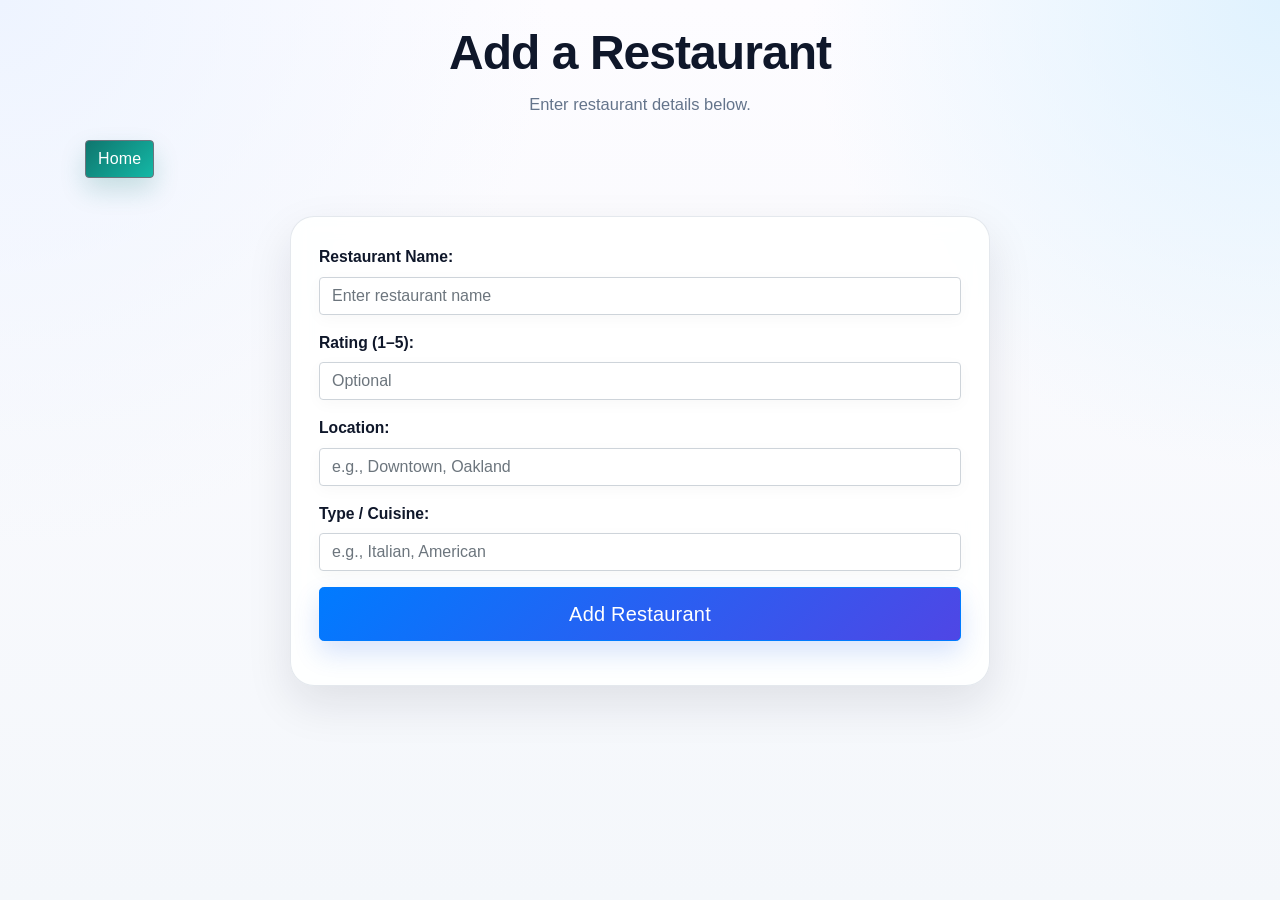
==== RestaurantsAdd.html @ e16b7664 "first commit" ====
<!DOCTYPE html>
<html lang="en">
<head>
  <meta charset="UTF-8" />
  <meta name="viewport" content="width=device-width, initial-scale=1.0" />
  <title>Add Restaurant</title>

  <!-- Styles -->
  <link rel="stylesheet" href="./stylesheets/style.css" />
  <link rel="stylesheet" href="https://maxcdn.bootstrapcdn.com/bootstrap/4.5.2/css/bootstrap.min.css" />
</head>

<body>
  <main class="page add-page">
    
    <!-- Header -->
    <header class="page-header text-center py-4">
      <div class="container">
        <h1 class="page-title">Add a Restaurant</h1>
        <p class="page-subtitle">Enter restaurant details below.</p>
      </div>
    </header>

    <!-- Navigation -->
    <div class="container mb-3">
      <button class="btn btn-secondary" onclick="window.location.href='index.html'">
        Home
      </button>
    </div>

    <!-- Form Section -->
    <section class="page-content">
      <div class="container">
        <form class="form form-card mx-auto" style="max-width: 700px;">

          <!-- Restaurant Name -->
          <div class="form-group">
            <label for="restaurant_name"><b>Restaurant Name:</b></label>
            <input
              name="restaurant_name"
              id="restaurant_name"
              type="text"
              class="form-control"
              placeholder="Enter restaurant name"
              required
            />
          </div>

          <!-- Rating -->
          <div class="form-group">
            <label for="rating"><b>Rating (1–5):</b></label>
            <input
              name="rating"
              id="rating"
              type="number"
              min="1"
              max="5"
              class="form-control"
              placeholder="Optional"
            />
          </div>

          <!-- Location -->
          <div class="form-group">
            <label for="location"><b>Location:</b></label>
            <input
              name="location"
              id="location"
              type="text"
              class="form-control"
              placeholder="e.g., Downtown, Oakland"
            />
          </div>

          <!-- Type -->
          <div class="form-group">
            <label for="type"><b>Type / Cuisine:</b></label>
            <input
              name="type"
              id="type"
              type="text"
              class="form-control"
              placeholder="e.g., Italian, American"
            />
          </div>

          <!-- Submit -->
          <div class="form-group">
            <button type="submit" class="btn btn-primary btn-lg btn-block">
              Add Restaurant
            </button>
          </div>

        </form>
      </div>
    </section>
  </main>

  <!-- Scripts -->
  <script src="https://cdnjs.cloudflare.com/ajax/libs/jquery/3.2.1/jquery.min.js"></script>
  <script src="./js/jquery.toaster.js"></script>

  <!-- API Script -->
  <script src="./js/postRestaurant.js"></script>
</body>
</html>
---- stylesheets/style.css ----
:root {
  --bg-main: #f4f7fb;
  --bg-gradient-1: #eef4ff;
  --bg-gradient-2: #fdfcff;
  --surface: rgba(255, 255, 255, 0.88);
  --surface-strong: #ffffff;
  --text-main: #1e293b;
  --text-soft: #64748b;
  --heading: #0f172a;

  --primary: #2563eb;
  --primary-hover: #1d4ed8;
  --primary-soft: #dbeafe;

  --secondary: #0f766e;
  --secondary-hover: #115e59;

  --accent: #f59e0b;
  --danger: #dc2626;
  --success: #16a34a;

  --border: rgba(148, 163, 184, 0.25);
  --border-strong: rgba(100, 116, 139, 0.22);

  --shadow-sm: 0 10px 25px rgba(15, 23, 42, 0.06);
  --shadow-md: 0 18px 45px rgba(15, 23, 42, 0.10);
  --shadow-lg: 0 24px 65px rgba(15, 23, 42, 0.14);

  --radius-sm: 10px;
  --radius-md: 16px;
  --radius-lg: 24px;

  --transition-fast: 0.2s ease;
  --transition-smooth: 0.35s ease;
}

* {
  box-sizing: border-box;
}

html {
  scroll-behavior: smooth;
}

body {
  background:
    radial-gradient(circle at top left, var(--bg-gradient-1), transparent 35%),
    radial-gradient(circle at top right, #e0f2fe, transparent 30%),
    linear-gradient(180deg, var(--bg-gradient-2) 0%, var(--bg-main) 100%);
  padding: 0;
  margin: 0;
  font-family: 'Nunito', sans-serif;
  font-size: 16px;
  color: var(--text-main);
  min-height: 100vh;
  line-height: 1.6;
}

input,
button,
select,
textarea {
  font-family: 'Nunito', sans-serif;
}

button {
  font-weight: 700;
}

a {
  color: var(--primary);
  text-decoration: none;
  transition: color var(--transition-fast);
}

a:hover {
  color: var(--primary-hover);
  text-decoration: none;
}

/* =========================================================
   PAGE LAYOUT
========================================================= */
.page {
  min-height: 100vh;
  padding-bottom: 40px;
}

.page-header {
  padding-top: 60px !important;
  padding-bottom: 20px !important;
}

.page-title,
.pages-text-center {
  text-align: center;
  color: var(--heading);
  font-weight: 800;
  letter-spacing: -0.02em;
  margin-bottom: 10px;
  font-size: clamp(2rem, 4vw, 3rem);
}

.page-subtitle {
  text-align: center;
  color: var(--text-soft);
  max-width: 720px;
  margin: 0 auto;
  font-size: 1.03rem;
}

.page-content {
  padding: 12px 0 20px;
}

.page-actions {
  padding-top: 24px;
  padding-bottom: 24px;
}

.container,
.container-fluid {
  position: relative;
  z-index: 1;
}

/* =========================================================
   CARDS / PANELS
========================================================= */
.form-card,
.table-section,
.main-div,
.loggedin-div,
.shipment-div {
  background: var(--surface);
  backdrop-filter: blur(10px);
  -webkit-backdrop-filter: blur(10px);
  border: 1px solid var(--border);
  border-radius: var(--radius-lg);
  box-shadow: var(--shadow-md);
}

.form-card,
.main-div,
.loggedin-div,
.shipment-div {
  padding: 28px;
}

.table-section {
  padding: 22px;
  overflow: hidden;
}

/* =========================================================
   FORMS
========================================================= */
.form {
  margin-top: 10px;
}

.form-group {
  margin-bottom: 1.25rem;
}

label {
  color: var(--heading);
  font-weight: 700;
  margin-bottom: 8px;
  display: inline-block;
  font-size: 0.98rem;
}

input,
select,
textarea,
.form-control {
  display: block;
  width: 100%;
  border: 1px solid var(--border-strong);
  border-radius: 14px;
  background: rgba(255, 255, 255, 0.96);
  padding: 14px 16px;
  outline: none;
  margin-bottom: 0;
  transition:
    border-color var(--transition-fast),
    box-shadow var(--transition-fast),
    transform var(--transition-fast),
    background var(--transition-fast);
  font-size: 1rem;
  color: var(--text-main);
  box-shadow: 0 4px 16px rgba(15, 23, 42, 0.03);
}

input::placeholder,
textarea::placeholder {
  color: #94a3b8;
}

input:focus,
select:focus,
textarea:focus,
.form-control:focus {
  border-color: rgba(37, 99, 235, 0.45);
  box-shadow: 0 0 0 4px rgba(37, 99, 235, 0.12);
  background: #ffffff;
  transform: translateY(-1px);
}

.form-control:disabled,
.form-control[readonly] {
  background-color: #f8fafc;
  opacity: 1;
}

/* =========================================================
   BUTTONS
========================================================= */
.btn,
.main-div button,
.loggedin-div button,
.action-btn {
  border: none;
  border-radius: 14px;
  padding: 13px 22px;
  font-size: 1rem;
  font-weight: 800;
  letter-spacing: 0.01em;
  transition:
    transform var(--transition-fast),
    box-shadow var(--transition-fast),
    background var(--transition-fast),
    color var(--transition-fast),
    opacity var(--transition-fast);
  box-shadow: 0 12px 26px rgba(37, 99, 235, 0.18);
  position: relative;
  overflow: hidden;
}

.btn::before,
.main-div button::before,
.loggedin-div button::before,
.action-btn::before {
  content: "";
  position: absolute;
  top: 0;
  left: -120%;
  width: 120%;
  height: 100%;
  background: linear-gradient(
    120deg,
    transparent 0%,
    rgba(255, 255, 255, 0.24) 45%,
    transparent 100%
  );
  transition: left 0.6s ease;
}

.btn:hover::before,
.main-div button:hover::before,
.loggedin-div button:hover::before,
.action-btn:hover::before {
  left: 130%;
}

.btn:hover,
.main-div button:hover,
.loggedin-div button:hover,
.action-btn:hover {
  transform: translateY(-3px) scale(1.01);
  box-shadow: 0 18px 32px rgba(37, 99, 235, 0.22);
  cursor: pointer;
}

.btn:active,
.main-div button:active,
.loggedin-div button:active,
.action-btn:active {
  transform: translateY(0) scale(0.98);
  box-shadow: 0 8px 20px rgba(37, 99, 235, 0.18);
}

.btn-primary,
.main-div button,
.loggedin-div button {
  background: linear-gradient(135deg, var(--primary), #4f46e5);
  color: #fff;
}

.btn-primary:hover,
.main-div button:hover,
.loggedin-div button:hover {
  background: linear-gradient(135deg, var(--primary-hover), #4338ca);
  color: #fff;
}

.btn-secondary,
.home-button .btn,
.logout-topright .btn,
.action-btn {
  background: linear-gradient(135deg, #0f766e, #14b8a6);
  color: #fff;
  box-shadow: 0 12px 26px rgba(15, 118, 110, 0.20);
}

.btn-secondary:hover,
.home-button .btn:hover,
.logout-topright .btn:hover,
.action-btn:hover {
  background: linear-gradient(135deg, var(--secondary-hover), #0f766e);
  color: #fff;
  box-shadow: 0 18px 34px rgba(15, 118, 110, 0.24);
}

.btn-block {
  border-radius: 16px;
  min-height: 54px;
}

.action-buttons {
  gap: 14px;
}

/* =========================================================
   HOME / TOP BUTTONS
========================================================= */
.home-button,
.logout-topright {
  position: static;
  margin: 0;
}

.home-button .btn,
.logout-topright .btn {
  min-width: 140px;
}

/* =========================================================
   LEGACY LAYOUT SUPPORT
========================================================= */
.main-div,
.loggedin-div {
  width: 420px;
  max-width: calc(100% - 24px);
  margin: 60px auto 0;
  font-size: 20px;
}

.main-div input {
  font-size: 1rem;
  margin-bottom: 18px;
}

.loggedin-div {
  width: 340px;
  max-width: calc(100% - 24px);
}

.loggedin-div p {
  margin-bottom: 20px;
}

.loggedin-div a {
  color: var(--primary);
  font-weight: 700;
}

.logo {
  width: 400px;
  max-width: 100%;
}

.shipment-div {
  width: 420px;
  max-width: calc(100% - 24px);
  margin: 60px auto 0;
}

.shipment-div p {
  margin-inline: 0;
}

/* =========================================================
   TABLE / GRID.JS
========================================================= */
#table {
  width: 100%;
}

.gridjs-wrapper {
  border: 1px solid var(--border) !important;
  border-radius: 18px !important;
  overflow: hidden !important;
  box-shadow: inset 0 1px 0 rgba(255,255,255,0.2);
}

.gridjs-container {
  color: var(--text-main);
  font-family: 'Nunito', sans-serif !important;
}

.gridjs-head {
  background: transparent !important;
}

.gridjs-search {
  margin-bottom: 18px !important;
}

.gridjs-search-input {
  border-radius: 14px !important;
  border: 1px solid var(--border-strong) !important;
  padding: 12px 16px !important;
  background: rgba(255,255,255,0.96) !important;
  color: var(--text-main) !important;
  transition: all var(--transition-fast) !important;
}

.gridjs-search-input:focus {
  border-color: rgba(37, 99, 235, 0.45) !important;
  box-shadow: 0 0 0 4px rgba(37, 99, 235, 0.12) !important;
  outline: none !important;
}

.gridjs-table {
  width: 100% !important;
  border-collapse: collapse !important;
  background: transparent !important;
}

.gridjs-th {
  background: linear-gradient(180deg, #f8fbff, #eef4ff) !important;
  color: var(--heading) !important;
  font-weight: 800 !important;
  border-bottom: 1px solid var(--border) !important;
  padding: 14px 16px !important;
}

.gridjs-td {
  padding: 14px 16px !important;
  border-bottom: 1px solid rgba(148, 163, 184, 0.18) !important;
  color: var(--text-main) !important;
  background: rgba(255,255,255,0.78) !important;
}

.gridjs-tr:hover .gridjs-td {
  background: #f8fbff !important;
}

.gridjs-footer {
  border-top: 1px solid var(--border) !important;
  background: rgba(255, 255, 255, 0.8) !important;
  padding: 14px !important;
}

.gridjs-pagination .gridjs-pages button {
  border-radius: 10px !important;
  border: 1px solid var(--border) !important;
  background: #fff !important;
  color: var(--text-main) !important;
  transition: all var(--transition-fast) !important;
}

.gridjs-pagination .gridjs-pages button:hover {
  background: var(--primary-soft) !important;
  color: var(--primary) !important;
  transform: translateY(-1px);
}

.gridjs-pagination .gridjs-pages button.gridjs-currentPage {
  background: linear-gradient(135deg, var(--primary), #4f46e5) !important;
  color: #fff !important;
  border-color: transparent !important;
  box-shadow: 0 10px 20px rgba(37, 99, 235, 0.18);
}

/* =========================================================
   TOAST / NOTIFICATIONS
========================================================= */
.toaster {
  top: 18px !important;
  right: 18px !important;
}

.alert {
  border: none !important;
  border-radius: 16px !important;
  box-shadow: var(--shadow-md) !important;
  padding: 16px 18px !important;
  font-weight: 700;
}

.alert-success {
  background: linear-gradient(135deg, #dcfce7, #bbf7d0) !important;
  color: #166534 !important;
}

.alert-danger {
  background: linear-gradient(135deg, #fee2e2, #fecaca) !important;
  color: #991b1b !important;
}

.alert-warning {
  background: linear-gradient(135deg, #fef3c7, #fde68a) !important;
  color: #92400e !important;
}

.alert-info {
  background: linear-gradient(135deg, #dbeafe, #bfdbfe) !important;
  color: #1d4ed8 !important;
}

/* =========================================================
   UTILITIES / DECORATIVE ELEMENTS
========================================================= */
div.relative {
  position: relative;
  left: 0;
  border: none;
}

.topright {
  position: absolute;
  top: 40px;
  right: 16px;
  font-size: 18px;
}

.preloader {
  position: fixed;
  inset: 0;
  background: rgba(255, 255, 255, 0.9);
  z-index: 9999;
  backdrop-filter: blur(6px);
  -webkit-backdrop-filter: blur(6px);
}

.spinner {
  margin: auto;
  width: 58px;
  height: 58px;
  position: relative;
  border: 3px solid rgba(37, 99, 235, 0.12);
  border-radius: 50%;
  top: 50%;
  transform: translateY(-50%);
}

.spinner:before {
  content: "";
  display: block;
  padding-top: 100%;
}

.spinner:after {
  content: "";
  position: absolute;
  inset: 0;
  border-radius: 50%;
  border: 3px solid var(--primary);
  border-top-color: transparent;
  animation: spin 0.9s linear infinite;
}

/* =========================================================
   RESPONSIVE
========================================================= */
@media (max-width: 991px) {
  .page-header {
    padding-top: 44px !important;
  }

  .form-card,
  .table-section,
  .main-div,
  .loggedin-div,
  .shipment-div {
    padding: 22px;
    border-radius: 20px;
  }

  .page-subtitle {
    font-size: 0.98rem;
    padding: 0 10px;
  }
}

@media (max-width: 767px) {
  body {
    font-size: 15px;
  }

  .page-title,
  .pages-text-center {
    margin-top: 0;
    margin-bottom: 10px;
  }

  .container,
  .container-fluid {
    padding-left: 16px;
    padding-right: 16px;
  }

  .form-card,
  .table-section {
    padding: 18px;
  }

  .btn,
  .main-div button,
  .loggedin-div button,
  .action-btn {
    width: 100%;
  }

  .action-buttons {
    width: 100%;
    display: grid !important;
    grid-template-columns: 1fr;
  }

  .gridjs-search {
    width: 100%;
  }

  .gridjs-search-input {
    width: 100% !important;
  }
}

@keyframes spin {
  to {
    transform: rotate(360deg);
  }
}
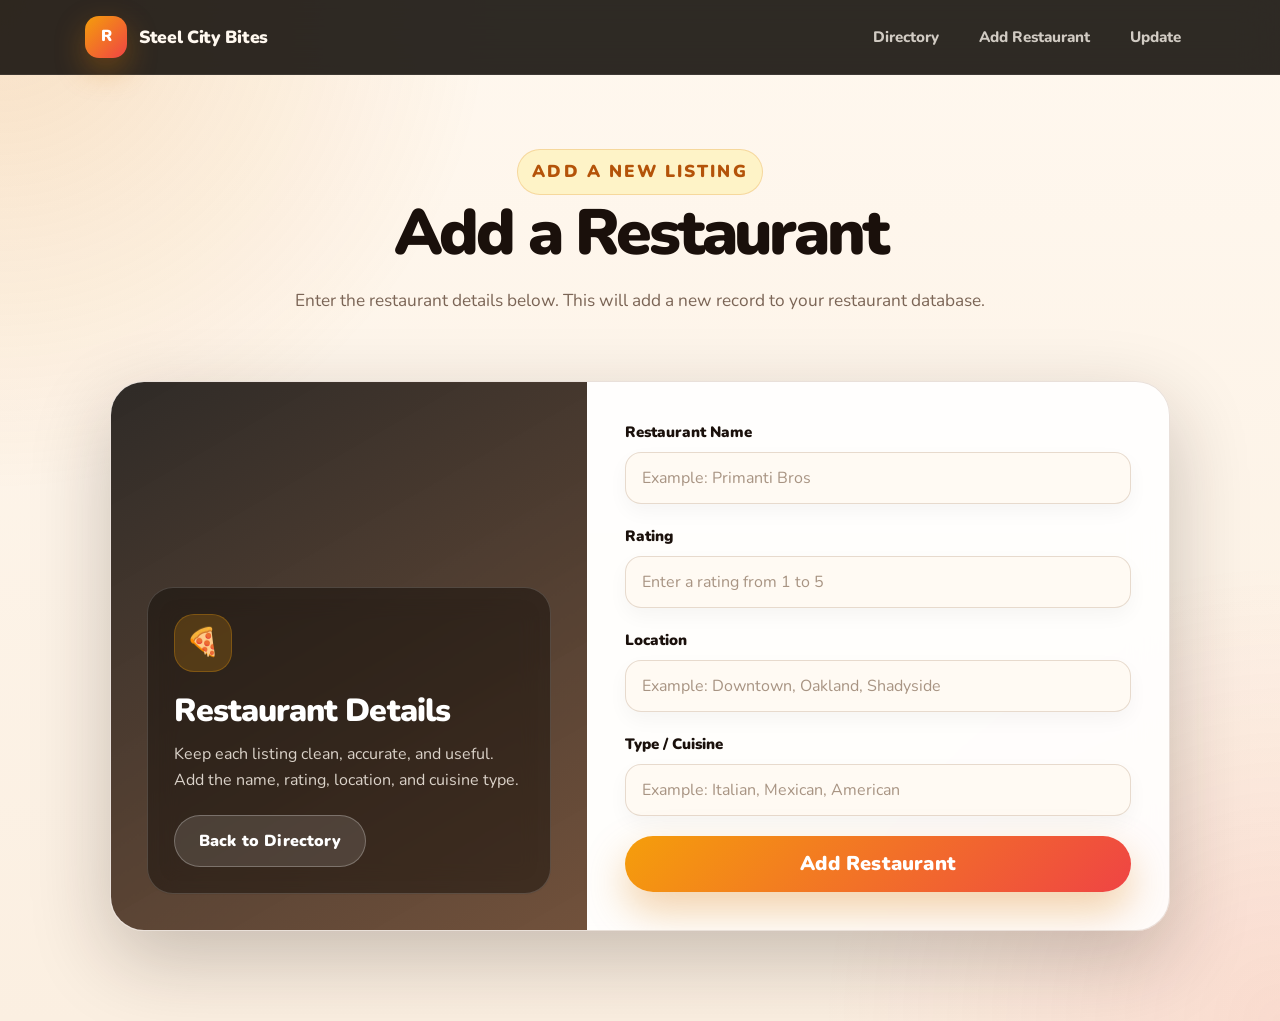
==== commit dd42eb04: "added final project files" ====
--- a/RestaurantsAdd.html
+++ b/RestaurantsAdd.html
@@ -3,104 +3,159 @@
 <head>
   <meta charset="UTF-8" />
   <meta name="viewport" content="width=device-width, initial-scale=1.0" />
+
   <title>Add Restaurant</title>
 
-  <!-- Styles -->
+  <!-- Google Font -->
+  <link href="https://fonts.googleapis.com/css?family=Nunito:400,600,700,800,900" rel="stylesheet" />
+
+  <!-- Bootstrap -->
+  <link rel="stylesheet" href="https://maxcdn.bootstrapcdn.com/bootstrap/4.5.2/css/bootstrap.min.css" />
+
+  <!-- Custom CSS -->
   <link rel="stylesheet" href="./stylesheets/style.css" />
-  <link rel="stylesheet" href="https://maxcdn.bootstrapcdn.com/bootstrap/4.5.2/css/bootstrap.min.css" />
 </head>
 
 <body>
-  <main class="page add-page">
-    
-    <!-- Header -->
-    <header class="page-header text-center py-4">
+  <main class="site-page form-page">
+
+    <!-- NAVBAR -->
+    <nav class="restaurant-navbar">
+      <div class="container nav-inner">
+        <a href="index.html" class="brand">
+          <span class="brand-mark">R</span>
+          <span class="brand-text">Steel City Bites</span>
+        </a>
+
+        <div class="nav-links">
+          <a href="index.html">Directory</a>
+          <a href="RestaurantsAdd.html">Add Restaurant</a>
+          <a href="RestaurantsUpdate.html">Update</a>
+        </div>
+      </div>
+    </nav>
+
+    <!-- FORM HERO -->
+    <header class="form-hero">
       <div class="container">
-        <h1 class="page-title">Add a Restaurant</h1>
-        <p class="page-subtitle">Enter restaurant details below.</p>
+        <div class="form-hero-content reveal">
+          <p class="eyebrow">Add a new listing</p>
+          <h1>Add a Restaurant</h1>
+          <p>
+            Enter the restaurant details below. This will add a new record to your restaurant database.
+          </p>
+        </div>
       </div>
     </header>
 
-    <!-- Navigation -->
-    <div class="container mb-3">
-      <button class="btn btn-secondary" onclick="window.location.href='index.html'">
-        Home
-      </button>
-    </div>
+    <!-- FORM SECTION -->
+    <section class="form-section">
+      <div class="container">
 
-    <!-- Form Section -->
-    <section class="page-content">
-      <div class="container">
-        <form class="form form-card mx-auto" style="max-width: 700px;">
+        <div class="form-shell reveal delay-1">
 
-          <!-- Restaurant Name -->
-          <div class="form-group">
-            <label for="restaurant_name"><b>Restaurant Name:</b></label>
-            <input
-              name="restaurant_name"
-              id="restaurant_name"
-              type="text"
-              class="form-control"
-              placeholder="Enter restaurant name"
-              required
-            />
+          <div class="form-side">
+            <div class="form-side-card">
+              <span class="side-icon">🍕</span>
+              <h2>Restaurant Details</h2>
+              <p>
+                Keep each listing clean, accurate, and useful. Add the name, rating,
+                location, and cuisine type.
+              </p>
+
+              <button class="btn btn-outline-light-custom" onclick="window.location.href='index.html'" type="button">
+                Back to Directory
+              </button>
+            </div>
           </div>
 
-          <!-- Rating -->
-          <div class="form-group">
-            <label for="rating"><b>Rating (1–5):</b></label>
-            <input
-              name="rating"
-              id="rating"
-              type="number"
-              min="1"
-              max="5"
-              class="form-control"
-              placeholder="Optional"
-            />
-          </div>
+          <form class="form restaurant-form">
 
-          <!-- Location -->
-          <div class="form-group">
-            <label for="location"><b>Location:</b></label>
-            <input
-              name="location"
-              id="location"
-              type="text"
-              class="form-control"
-              placeholder="e.g., Downtown, Oakland"
-            />
-          </div>
+            <div class="form-group">
+              <label for="restaurant_name">Restaurant Name</label>
+              <input
+                name="restaurant_name"
+                id="restaurant_name"
+                type="text"
+                class="form-control"
+                placeholder="Example: Primanti Bros"
+                required
+              />
+            </div>
 
-          <!-- Type -->
-          <div class="form-group">
-            <label for="type"><b>Type / Cuisine:</b></label>
-            <input
-              name="type"
-              id="type"
-              type="text"
-              class="form-control"
-              placeholder="e.g., Italian, American"
-            />
-          </div>
+            <div class="form-group">
+              <label for="rating">Rating</label>
+              <input
+                name="rating"
+                id="rating"
+                type="number"
+                min="1"
+                max="5"
+                class="form-control"
+                placeholder="Enter a rating from 1 to 5"
+              />
+            </div>
 
-          <!-- Submit -->
-          <div class="form-group">
-            <button type="submit" class="btn btn-primary btn-lg btn-block">
+            <div class="form-group">
+              <label for="location">Location</label>
+              <input
+                name="location"
+                id="location"
+                type="text"
+                class="form-control"
+                placeholder="Example: Downtown, Oakland, Shadyside"
+              />
+            </div>
+
+            <div class="form-group">
+              <label for="type">Type / Cuisine</label>
+              <input
+                name="type"
+                id="type"
+                type="text"
+                class="form-control"
+                placeholder="Example: Italian, Mexican, American"
+              />
+            </div>
+
+            <button type="submit" class="btn btn-primary-custom btn-lg btn-block">
               Add Restaurant
             </button>
-          </div>
 
-        </form>
+          </form>
+
+        </div>
+
       </div>
     </section>
+
   </main>
 
   <!-- Scripts -->
   <script src="https://cdnjs.cloudflare.com/ajax/libs/jquery/3.2.1/jquery.min.js"></script>
   <script src="./js/jquery.toaster.js"></script>
+  <script src="./js/postRestaurants.js"></script>
 
-  <!-- API Script -->
-  <script src="./js/postRestaurant.js"></script>
+  <!-- Fade-in animation script -->
+  <script>
+    const revealElements = document.querySelectorAll(".reveal");
+
+    const revealObserver = new IntersectionObserver(
+      entries => {
+        entries.forEach(entry => {
+          if (entry.isIntersecting) {
+            entry.target.classList.add("visible");
+          }
+        });
+      },
+      {
+        threshold: 0.15
+      }
+    );
+
+    revealElements.forEach(element => {
+      revealObserver.observe(element);
+    });
+  </script>
 </body>
 </html>
--- a/stylesheets/style.css
+++ b/stylesheets/style.css
@@ -1,39 +1,47 @@
 :root {
-  --bg-main: #f4f7fb;
-  --bg-gradient-1: #eef4ff;
-  --bg-gradient-2: #fdfcff;
-  --surface: rgba(255, 255, 255, 0.88);
-  --surface-strong: #ffffff;
-  --text-main: #1e293b;
-  --text-soft: #64748b;
-  --heading: #0f172a;
-
-  --primary: #2563eb;
-  --primary-hover: #1d4ed8;
-  --primary-soft: #dbeafe;
-
-  --secondary: #0f766e;
-  --secondary-hover: #115e59;
-
-  --accent: #f59e0b;
-  --danger: #dc2626;
-  --success: #16a34a;
-
-  --border: rgba(148, 163, 184, 0.25);
-  --border-strong: rgba(100, 116, 139, 0.22);
-
-  --shadow-sm: 0 10px 25px rgba(15, 23, 42, 0.06);
-  --shadow-md: 0 18px 45px rgba(15, 23, 42, 0.10);
-  --shadow-lg: 0 24px 65px rgba(15, 23, 42, 0.14);
-
-  --radius-sm: 10px;
-  --radius-md: 16px;
-  --radius-lg: 24px;
+  --bg-dark: #120d09;
+  --bg-brown: #21150f;
+  --bg-cream: #fff8ef;
+  --bg-soft: #fbefe1;
+
+  --surface: rgba(255, 255, 255, 0.92);
+  --surface-dark: rgba(38, 23, 15, 0.92);
+
+  --text-main: #2a1c13;
+  --text-soft: #7b6556;
+  --text-light: #fff8ef;
+
+  --heading: #1a100b;
+
+  --primary: #d97706;
+  --primary-hover: #b45309;
+  --primary-light: #fef3c7;
+
+  --accent: #ef4444;
+  --accent-dark: #991b1b;
+
+  --green: #166534;
+  --green-soft: #dcfce7;
+
+  --border: rgba(120, 72, 38, 0.18);
+  --border-light: rgba(255, 255, 255, 0.18);
+
+  --shadow-sm: 0 10px 24px rgba(33, 21, 15, 0.10);
+  --shadow-md: 0 20px 50px rgba(33, 21, 15, 0.16);
+  --shadow-lg: 0 28px 80px rgba(33, 21, 15, 0.24);
+
+  --radius-sm: 12px;
+  --radius-md: 18px;
+  --radius-lg: 28px;
 
   --transition-fast: 0.2s ease;
   --transition-smooth: 0.35s ease;
 }
 
+/* =========================================================
+   GLOBAL
+========================================================= */
+
 * {
   box-sizing: border-box;
 }
@@ -43,365 +51,413 @@
 }
 
 body {
+  margin: 0;
+  padding: 0;
+  font-family: 'Nunito', sans-serif;
+  color: var(--text-main);
   background:
-    radial-gradient(circle at top left, var(--bg-gradient-1), transparent 35%),
-    radial-gradient(circle at top right, #e0f2fe, transparent 30%),
-    linear-gradient(180deg, var(--bg-gradient-2) 0%, var(--bg-main) 100%);
-  padding: 0;
-  margin: 0;
-  font-family: 'Nunito', sans-serif;
-  font-size: 16px;
-  color: var(--text-main);
+    radial-gradient(circle at top left, rgba(217, 119, 6, 0.16), transparent 28%),
+    radial-gradient(circle at top right, rgba(239, 68, 68, 0.12), transparent 30%),
+    linear-gradient(180deg, var(--bg-cream) 0%, var(--bg-soft) 100%);
   min-height: 100vh;
   line-height: 1.6;
 }
 
+button,
 input,
-button,
 select,
 textarea {
   font-family: 'Nunito', sans-serif;
 }
 
-button {
-  font-weight: 700;
-}
-
 a {
-  color: var(--primary);
+  color: inherit;
   text-decoration: none;
-  transition: color var(--transition-fast);
 }
 
 a:hover {
-  color: var(--primary-hover);
   text-decoration: none;
 }
 
-/* =========================================================
-   PAGE LAYOUT
-========================================================= */
-.page {
+.site-page {
   min-height: 100vh;
-  padding-bottom: 40px;
-}
-
-.page-header {
-  padding-top: 60px !important;
-  padding-bottom: 20px !important;
-}
-
-.page-title,
-.pages-text-center {
-  text-align: center;
-  color: var(--heading);
+  overflow-x: hidden;
+}
+
+/* =========================================================
+   NAVBAR
+========================================================= */
+
+.restaurant-navbar {
+  position: sticky;
+  top: 0;
+  z-index: 50;
+  background: rgba(18, 13, 9, 0.88);
+  backdrop-filter: blur(18px);
+  -webkit-backdrop-filter: blur(18px);
+  border-bottom: 1px solid rgba(255, 255, 255, 0.08);
+}
+
+.nav-inner {
+  min-height: 74px;
+  display: flex;
+  align-items: center;
+  justify-content: space-between;
+  gap: 24px;
+}
+
+.brand {
+  display: inline-flex;
+  align-items: center;
+  gap: 12px;
+  color: var(--text-light);
+  font-weight: 900;
+  letter-spacing: -0.02em;
+}
+
+.brand:hover {
+  color: #ffffff;
+}
+
+.brand-mark {
+  width: 42px;
+  height: 42px;
+  border-radius: 14px;
+  display: inline-flex;
+  align-items: center;
+  justify-content: center;
+  background:
+    linear-gradient(135deg, #f59e0b, #ef4444);
+  color: white;
+  font-weight: 900;
+  box-shadow: 0 12px 30px rgba(217, 119, 6, 0.35);
+}
+
+.brand-text {
+  font-size: 1.1rem;
+}
+
+.nav-links {
+  display: flex;
+  align-items: center;
+  gap: 12px;
+}
+
+.nav-links a {
+  color: rgba(255, 248, 239, 0.78);
   font-weight: 800;
-  letter-spacing: -0.02em;
-  margin-bottom: 10px;
-  font-size: clamp(2rem, 4vw, 3rem);
-}
-
-.page-subtitle {
-  text-align: center;
-  color: var(--text-soft);
-  max-width: 720px;
-  margin: 0 auto;
-  font-size: 1.03rem;
-}
-
-.page-content {
-  padding: 12px 0 20px;
-}
-
-.page-actions {
-  padding-top: 24px;
-  padding-bottom: 24px;
-}
-
-.container,
-.container-fluid {
+  font-size: 0.95rem;
+  padding: 10px 14px;
+  border-radius: 999px;
+  transition:
+    background var(--transition-fast),
+    color var(--transition-fast),
+    transform var(--transition-fast);
+}
+
+.nav-links a:hover {
+  color: #ffffff;
+  background: rgba(255, 255, 255, 0.10);
+  transform: translateY(-1px);
+}
+
+/* =========================================================
+   HERO
+========================================================= */
+
+.hero-section {
   position: relative;
-  z-index: 1;
-}
-
-/* =========================================================
-   CARDS / PANELS
-========================================================= */
-.form-card,
-.table-section,
-.main-div,
-.loggedin-div,
-.shipment-div {
-  background: var(--surface);
-  backdrop-filter: blur(10px);
-  -webkit-backdrop-filter: blur(10px);
-  border: 1px solid var(--border);
-  border-radius: var(--radius-lg);
-  box-shadow: var(--shadow-md);
-}
-
-.form-card,
-.main-div,
-.loggedin-div,
-.shipment-div {
-  padding: 28px;
-}
-
-.table-section {
-  padding: 22px;
+  min-height: 620px;
+  display: flex;
+  align-items: center;
+  background:
+    linear-gradient(120deg, rgba(18, 13, 9, 0.90), rgba(61, 34, 18, 0.72)),
+    url("https://images.unsplash.com/photo-1517248135467-4c7edcad34c4?auto=format&fit=crop&w=1800&q=80");
+  background-size: cover;
+  background-position: center;
   overflow: hidden;
 }
 
-/* =========================================================
-   FORMS
-========================================================= */
-.form {
-  margin-top: 10px;
-}
-
-.form-group {
-  margin-bottom: 1.25rem;
-}
-
-label {
-  color: var(--heading);
-  font-weight: 700;
-  margin-bottom: 8px;
-  display: inline-block;
-  font-size: 0.98rem;
-}
-
-input,
-select,
-textarea,
-.form-control {
-  display: block;
-  width: 100%;
-  border: 1px solid var(--border-strong);
-  border-radius: 14px;
-  background: rgba(255, 255, 255, 0.96);
-  padding: 14px 16px;
-  outline: none;
-  margin-bottom: 0;
-  transition:
-    border-color var(--transition-fast),
-    box-shadow var(--transition-fast),
-    transform var(--transition-fast),
-    background var(--transition-fast);
-  font-size: 1rem;
-  color: var(--text-main);
-  box-shadow: 0 4px 16px rgba(15, 23, 42, 0.03);
-}
-
-input::placeholder,
-textarea::placeholder {
-  color: #94a3b8;
-}
-
-input:focus,
-select:focus,
-textarea:focus,
-.form-control:focus {
-  border-color: rgba(37, 99, 235, 0.45);
-  box-shadow: 0 0 0 4px rgba(37, 99, 235, 0.12);
-  background: #ffffff;
-  transform: translateY(-1px);
-}
-
-.form-control:disabled,
-.form-control[readonly] {
-  background-color: #f8fafc;
-  opacity: 1;
+.hero-section::before {
+  content: "";
+  position: absolute;
+  inset: 0;
+  background:
+    radial-gradient(circle at 20% 20%, rgba(245, 158, 11, 0.26), transparent 28%),
+    radial-gradient(circle at 80% 65%, rgba(239, 68, 68, 0.20), transparent 26%);
+  pointer-events: none;
+}
+
+.hero-overlay {
+  position: absolute;
+  inset: 0;
+  background:
+    linear-gradient(180deg, rgba(18, 13, 9, 0.12), rgba(18, 13, 9, 0.75));
+}
+
+.hero-content {
+  position: relative;
+  z-index: 2;
+  max-width: 800px;
+  padding: 90px 0;
+}
+
+.hero-badge,
+.eyebrow {
+  display: inline-flex;
+  align-items: center;
+  width: fit-content;
+  padding: 8px 14px;
+  border-radius: 999px;
+  background: rgba(245, 158, 11, 0.16);
+  color: #fbbf24;
+  border: 1px solid rgba(245, 158, 11, 0.30);
+  font-size: 0.82rem;
+  font-weight: 900;
+  text-transform: uppercase;
+  letter-spacing: 0.12em;
+  margin-bottom: 18px;
+}
+
+.hero-title {
+  color: #ffffff;
+  font-weight: 900;
+  line-height: 1.04;
+  letter-spacing: -0.05em;
+  font-size: clamp(2.7rem, 7vw, 5.8rem);
+  margin-bottom: 24px;
+}
+
+.hero-subtitle {
+  color: rgba(255, 248, 239, 0.82);
+  font-size: clamp(1.05rem, 2vw, 1.28rem);
+  max-width: 680px;
+  margin-bottom: 34px;
+}
+
+.hero-actions {
+  display: flex;
+  align-items: center;
+  flex-wrap: wrap;
+  gap: 16px;
 }
 
 /* =========================================================
    BUTTONS
 ========================================================= */
-.btn,
-.main-div button,
-.loggedin-div button,
-.action-btn {
-  border: none;
-  border-radius: 14px;
-  padding: 13px 22px;
-  font-size: 1rem;
-  font-weight: 800;
+
+.btn {
+  border-radius: 999px !important;
+  font-weight: 900 !important;
   letter-spacing: 0.01em;
+  padding: 13px 24px !important;
+  border: none !important;
+  position: relative;
+  overflow: hidden;
   transition:
     transform var(--transition-fast),
     box-shadow var(--transition-fast),
     background var(--transition-fast),
-    color var(--transition-fast),
-    opacity var(--transition-fast);
-  box-shadow: 0 12px 26px rgba(37, 99, 235, 0.18);
-  position: relative;
-  overflow: hidden;
-}
-
-.btn::before,
-.main-div button::before,
-.loggedin-div button::before,
-.action-btn::before {
+    color var(--transition-fast) !important;
+}
+
+.btn::before {
   content: "";
   position: absolute;
   top: 0;
-  left: -120%;
+  left: -140%;
   width: 120%;
   height: 100%;
   background: linear-gradient(
     120deg,
     transparent 0%,
-    rgba(255, 255, 255, 0.24) 45%,
+    rgba(255, 255, 255, 0.35) 48%,
     transparent 100%
   );
-  transition: left 0.6s ease;
-}
-
-.btn:hover::before,
-.main-div button:hover::before,
-.loggedin-div button:hover::before,
-.action-btn:hover::before {
-  left: 130%;
-}
-
-.btn:hover,
-.main-div button:hover,
-.loggedin-div button:hover,
-.action-btn:hover {
-  transform: translateY(-3px) scale(1.01);
-  box-shadow: 0 18px 32px rgba(37, 99, 235, 0.22);
-  cursor: pointer;
-}
-
-.btn:active,
-.main-div button:active,
-.loggedin-div button:active,
-.action-btn:active {
+  transition: left 0.7s ease;
+}
+
+.btn:hover::before {
+  left: 140%;
+}
+
+.btn:hover {
+  transform: translateY(-3px);
+}
+
+.btn:active {
   transform: translateY(0) scale(0.98);
-  box-shadow: 0 8px 20px rgba(37, 99, 235, 0.18);
-}
-
-.btn-primary,
-.main-div button,
-.loggedin-div button {
-  background: linear-gradient(135deg, var(--primary), #4f46e5);
-  color: #fff;
-}
-
-.btn-primary:hover,
-.main-div button:hover,
-.loggedin-div button:hover {
-  background: linear-gradient(135deg, var(--primary-hover), #4338ca);
-  color: #fff;
-}
-
-.btn-secondary,
-.home-button .btn,
-.logout-topright .btn,
-.action-btn {
-  background: linear-gradient(135deg, #0f766e, #14b8a6);
-  color: #fff;
-  box-shadow: 0 12px 26px rgba(15, 118, 110, 0.20);
-}
-
-.btn-secondary:hover,
-.home-button .btn:hover,
-.logout-topright .btn:hover,
-.action-btn:hover {
-  background: linear-gradient(135deg, var(--secondary-hover), #0f766e);
-  color: #fff;
-  box-shadow: 0 18px 34px rgba(15, 118, 110, 0.24);
-}
-
-.btn-block {
-  border-radius: 16px;
-  min-height: 54px;
-}
-
-.action-buttons {
-  gap: 14px;
-}
-
-/* =========================================================
-   HOME / TOP BUTTONS
-========================================================= */
-.home-button,
-.logout-topright {
-  position: static;
+}
+
+.btn-primary-custom {
+  background: linear-gradient(135deg, #f59e0b, #ef4444) !important;
+  color: #ffffff !important;
+  box-shadow: 0 18px 40px rgba(217, 119, 6, 0.34);
+}
+
+.btn-primary-custom:hover {
+  background: linear-gradient(135deg, #d97706, #dc2626) !important;
+  color: #ffffff !important;
+  box-shadow: 0 24px 54px rgba(217, 119, 6, 0.42);
+}
+
+.btn-outline-custom {
+  background: rgba(255, 255, 255, 0.10) !important;
+  color: #ffffff !important;
+  border: 1px solid rgba(255, 255, 255, 0.28) !important;
+  backdrop-filter: blur(10px);
+  -webkit-backdrop-filter: blur(10px);
+}
+
+.btn-outline-custom:hover {
+  background: rgba(255, 255, 255, 0.18) !important;
+  color: #ffffff !important;
+  box-shadow: 0 18px 44px rgba(0, 0, 0, 0.22);
+}
+
+.btn-outline-light-custom {
+  background: rgba(255, 255, 255, 0.12) !important;
+  color: #ffffff !important;
+  border: 1px solid rgba(255, 255, 255, 0.26) !important;
+  box-shadow: none !important;
+}
+
+.btn-outline-light-custom:hover {
+  background: rgba(255, 255, 255, 0.20) !important;
+  color: #ffffff !important;
+}
+
+/* =========================================================
+   FEATURE SECTION
+========================================================= */
+
+.feature-section {
+  padding: 72px 0 36px;
+  margin-top: -80px;
+  position: relative;
+  z-index: 5;
+}
+
+.feature-card {
+  height: 100%;
+  background: var(--surface);
+  border: 1px solid rgba(120, 72, 38, 0.14);
+  border-radius: var(--radius-lg);
+  padding: 30px;
+  box-shadow: var(--shadow-md);
+  backdrop-filter: blur(16px);
+  -webkit-backdrop-filter: blur(16px);
+  transition:
+    transform var(--transition-smooth),
+    box-shadow var(--transition-smooth),
+    border-color var(--transition-smooth);
+}
+
+.feature-card:hover {
+  transform: translateY(-8px);
+  box-shadow: var(--shadow-lg);
+  border-color: rgba(217, 119, 6, 0.34);
+}
+
+.feature-icon {
+  width: 58px;
+  height: 58px;
+  border-radius: 20px;
+  background: var(--primary-light);
+  display: flex;
+  align-items: center;
+  justify-content: center;
+  font-size: 1.7rem;
+  margin-bottom: 22px;
+}
+
+.feature-card h3 {
+  font-weight: 900;
+  color: var(--heading);
+  font-size: 1.25rem;
+  margin-bottom: 10px;
+}
+
+.feature-card p {
+  color: var(--text-soft);
   margin: 0;
 }
 
-.home-button .btn,
-.logout-topright .btn {
-  min-width: 140px;
-}
-
-/* =========================================================
-   LEGACY LAYOUT SUPPORT
-========================================================= */
-.main-div,
-.loggedin-div {
-  width: 420px;
-  max-width: calc(100% - 24px);
-  margin: 60px auto 0;
-  font-size: 20px;
-}
-
-.main-div input {
-  font-size: 1rem;
-  margin-bottom: 18px;
-}
-
-.loggedin-div {
-  width: 340px;
-  max-width: calc(100% - 24px);
-}
-
-.loggedin-div p {
-  margin-bottom: 20px;
-}
-
-.loggedin-div a {
-  color: var(--primary);
-  font-weight: 700;
-}
-
-.logo {
-  width: 400px;
-  max-width: 100%;
-}
-
-.shipment-div {
-  width: 420px;
-  max-width: calc(100% - 24px);
-  margin: 60px auto 0;
-}
-
-.shipment-div p {
-  margin-inline: 0;
-}
-
-/* =========================================================
-   TABLE / GRID.JS
-========================================================= */
+/* =========================================================
+   DIRECTORY / TABLE
+========================================================= */
+
+.directory-section {
+  padding: 40px 0 90px;
+}
+
+.table-panel {
+  background: rgba(255, 255, 255, 0.90);
+  border: 1px solid rgba(120, 72, 38, 0.16);
+  border-radius: 32px;
+  padding: 28px;
+  box-shadow: var(--shadow-lg);
+  backdrop-filter: blur(16px);
+  -webkit-backdrop-filter: blur(16px);
+  overflow: hidden;
+}
+
+.section-heading {
+  display: flex;
+  align-items: flex-start;
+  justify-content: space-between;
+  gap: 22px;
+  margin-bottom: 24px;
+}
+
+.section-heading .eyebrow {
+  color: var(--primary-hover);
+  background: var(--primary-light);
+  border-color: rgba(217, 119, 6, 0.22);
+  margin-bottom: 12px;
+}
+
+.section-heading h2 {
+  font-size: clamp(1.7rem, 3vw, 2.4rem);
+  color: var(--heading);
+  font-weight: 900;
+  letter-spacing: -0.03em;
+  margin-bottom: 6px;
+}
+
+.section-heading p {
+  color: var(--text-soft);
+  margin: 0;
+}
+
+.section-pill {
+  white-space: nowrap;
+  padding: 10px 16px;
+  border-radius: 999px;
+  background: var(--green-soft);
+  color: var(--green);
+  font-weight: 900;
+  font-size: 0.88rem;
+}
+
+/* =========================================================
+   GRID.JS CUSTOM STYLE
+========================================================= */
+
 #table {
   width: 100%;
 }
 
+.gridjs-container {
+  font-family: 'Nunito', sans-serif !important;
+  color: var(--text-main) !important;
+}
+
 .gridjs-wrapper {
-  border: 1px solid var(--border) !important;
-  border-radius: 18px !important;
+  border-radius: 22px !important;
+  border: 1px solid rgba(120, 72, 38, 0.16) !important;
   overflow: hidden !important;
-  box-shadow: inset 0 1px 0 rgba(255,255,255,0.2);
-}
-
-.gridjs-container {
-  color: var(--text-main);
-  font-family: 'Nunito', sans-serif !important;
-}
-
-.gridjs-head {
-  background: transparent !important;
+  box-shadow: inset 0 1px 0 rgba(255, 255, 255, 0.45) !important;
 }
 
 .gridjs-search {
@@ -409,86 +465,271 @@
 }
 
 .gridjs-search-input {
-  border-radius: 14px !important;
-  border: 1px solid var(--border-strong) !important;
-  padding: 12px 16px !important;
-  background: rgba(255,255,255,0.96) !important;
+  border-radius: 999px !important;
+  border: 1px solid rgba(120, 72, 38, 0.18) !important;
+  padding: 13px 18px !important;
+  background: #fffaf3 !important;
   color: var(--text-main) !important;
-  transition: all var(--transition-fast) !important;
+  box-shadow: 0 8px 20px rgba(33, 21, 15, 0.06) !important;
+  transition:
+    border-color var(--transition-fast),
+    box-shadow var(--transition-fast),
+    transform var(--transition-fast) !important;
 }
 
 .gridjs-search-input:focus {
-  border-color: rgba(37, 99, 235, 0.45) !important;
-  box-shadow: 0 0 0 4px rgba(37, 99, 235, 0.12) !important;
+  border-color: rgba(217, 119, 6, 0.45) !important;
+  box-shadow: 0 0 0 4px rgba(217, 119, 6, 0.14) !important;
+  transform: translateY(-1px);
   outline: none !important;
 }
 
 .gridjs-table {
   width: 100% !important;
   border-collapse: collapse !important;
-  background: transparent !important;
 }
 
 .gridjs-th {
-  background: linear-gradient(180deg, #f8fbff, #eef4ff) !important;
-  color: var(--heading) !important;
+  background: linear-gradient(180deg, #fff8ef, #fbe7cc) !important;
+  color: #2a1c13 !important;
+  font-weight: 900 !important;
+  border-bottom: 1px solid rgba(120, 72, 38, 0.18) !important;
+  padding: 15px 16px !important;
+}
+
+.gridjs-td {
+  padding: 15px 16px !important;
+  color: var(--text-main) !important;
+  background: rgba(255, 255, 255, 0.78) !important;
+  border-bottom: 1px solid rgba(120, 72, 38, 0.10) !important;
+}
+
+.gridjs-tr {
+  transition: background var(--transition-fast);
+}
+
+.gridjs-tr:hover .gridjs-td {
+  background: #fff8ef !important;
+}
+
+.gridjs-footer {
+  border-top: 1px solid rgba(120, 72, 38, 0.14) !important;
+  background: #fffaf3 !important;
+  padding: 14px !important;
+}
+
+.gridjs-pagination .gridjs-pages button {
+  border-radius: 12px !important;
+  border: 1px solid rgba(120, 72, 38, 0.16) !important;
+  background: #ffffff !important;
+  color: var(--text-main) !important;
   font-weight: 800 !important;
-  border-bottom: 1px solid var(--border) !important;
+  transition:
+    background var(--transition-fast),
+    color var(--transition-fast),
+    transform var(--transition-fast),
+    box-shadow var(--transition-fast) !important;
+}
+
+.gridjs-pagination .gridjs-pages button:hover {
+  background: var(--primary-light) !important;
+  color: var(--primary-hover) !important;
+  transform: translateY(-1px);
+}
+
+.gridjs-pagination .gridjs-pages button.gridjs-currentPage {
+  background: linear-gradient(135deg, #f59e0b, #ef4444) !important;
+  color: #ffffff !important;
+  border-color: transparent !important;
+  box-shadow: 0 10px 22px rgba(217, 119, 6, 0.24) !important;
+}
+
+/* =========================================================
+   FORM PAGES
+========================================================= */
+
+.form-page {
+  background:
+    radial-gradient(circle at top left, rgba(217, 119, 6, 0.18), transparent 30%),
+    radial-gradient(circle at bottom right, rgba(239, 68, 68, 0.12), transparent 28%),
+    linear-gradient(180deg, var(--bg-cream), var(--bg-soft));
+}
+
+.form-hero {
+  padding: 74px 0 36px;
+}
+
+.form-hero-content {
+  text-align: center;
+  max-width: 760px;
+  margin: 0 auto;
+}
+
+.form-hero-content .eyebrow {
+  color: var(--primary-hover);
+  background: var(--primary-light);
+  border-color: rgba(217, 119, 6, 0.22);
+}
+
+.form-hero h1 {
+  color: var(--heading);
+  font-weight: 900;
+  letter-spacing: -0.05em;
+  font-size: clamp(2.4rem, 5vw, 4.5rem);
+  margin-bottom: 16px;
+}
+
+.form-hero p {
+  color: var(--text-soft);
+  font-size: 1.08rem;
+  margin: 0;
+}
+
+.form-section {
+  padding: 30px 0 90px;
+}
+
+.form-shell {
+  max-width: 1060px;
+  margin: 0 auto;
+  display: grid;
+  grid-template-columns: 0.9fr 1.1fr;
+  background: rgba(255, 255, 255, 0.88);
+  border: 1px solid rgba(120, 72, 38, 0.16);
+  border-radius: 34px;
+  overflow: hidden;
+  box-shadow: var(--shadow-lg);
+  backdrop-filter: blur(18px);
+  -webkit-backdrop-filter: blur(18px);
+}
+
+.form-side {
+  min-height: 100%;
+  background:
+    linear-gradient(150deg, rgba(18, 13, 9, 0.88), rgba(86, 48, 22, 0.84)),
+    url("https://images.unsplash.com/photo-1559339352-11d035aa65de?auto=format&fit=crop&w=1200&q=80");
+  background-size: cover;
+  background-position: center;
+  padding: 36px;
+  display: flex;
+  align-items: flex-end;
+  color: #ffffff;
+}
+
+.update-side {
+  background:
+    linear-gradient(150deg, rgba(18, 13, 9, 0.88), rgba(86, 48, 22, 0.84)),
+    url("https://images.unsplash.com/photo-1555396273-367ea4eb4db5?auto=format&fit=crop&w=1200&q=80");
+  background-size: cover;
+  background-position: center;
+}
+
+.form-side-card {
+  width: 100%;
+  background: rgba(18, 13, 9, 0.48);
+  border: 1px solid rgba(255, 255, 255, 0.16);
+  border-radius: 26px;
+  padding: 26px;
+  backdrop-filter: blur(14px);
+  -webkit-backdrop-filter: blur(14px);
+}
+
+.side-icon {
+  width: 58px;
+  height: 58px;
+  border-radius: 20px;
+  display: flex;
+  align-items: center;
+  justify-content: center;
+  background: rgba(245, 158, 11, 0.20);
+  border: 1px solid rgba(245, 158, 11, 0.28);
+  font-size: 1.7rem;
+  margin-bottom: 20px;
+}
+
+.form-side h2 {
+  font-weight: 900;
+  letter-spacing: -0.03em;
+  margin-bottom: 12px;
+}
+
+.form-side p {
+  color: rgba(255, 248, 239, 0.82);
+  margin-bottom: 22px;
+}
+
+.restaurant-form {
+  padding: 38px;
+}
+
+.form-group {
+  margin-bottom: 1.25rem;
+}
+
+label {
+  color: var(--heading);
+  font-weight: 900;
+  font-size: 0.94rem;
+  margin-bottom: 8px;
+}
+
+.form-control,
+input,
+select,
+textarea {
+  width: 100%;
+  border-radius: 16px !important;
+  border: 1px solid rgba(120, 72, 38, 0.18) !important;
+  background: #fffaf3 !important;
+  color: var(--text-main) !important;
   padding: 14px 16px !important;
-}
-
-.gridjs-td {
-  padding: 14px 16px !important;
-  border-bottom: 1px solid rgba(148, 163, 184, 0.18) !important;
-  color: var(--text-main) !important;
-  background: rgba(255,255,255,0.78) !important;
-}
-
-.gridjs-tr:hover .gridjs-td {
-  background: #f8fbff !important;
-}
-
-.gridjs-footer {
-  border-top: 1px solid var(--border) !important;
-  background: rgba(255, 255, 255, 0.8) !important;
-  padding: 14px !important;
-}
-
-.gridjs-pagination .gridjs-pages button {
-  border-radius: 10px !important;
-  border: 1px solid var(--border) !important;
-  background: #fff !important;
-  color: var(--text-main) !important;
-  transition: all var(--transition-fast) !important;
-}
-
-.gridjs-pagination .gridjs-pages button:hover {
-  background: var(--primary-soft) !important;
-  color: var(--primary) !important;
+  min-height: 52px;
+  outline: none !important;
+  box-shadow: 0 8px 20px rgba(33, 21, 15, 0.04) !important;
+  transition:
+    border-color var(--transition-fast),
+    box-shadow var(--transition-fast),
+    transform var(--transition-fast),
+    background var(--transition-fast) !important;
+}
+
+.form-control::placeholder,
+input::placeholder,
+textarea::placeholder {
+  color: #a89483;
+}
+
+.form-control:focus,
+input:focus,
+select:focus,
+textarea:focus {
+  border-color: rgba(217, 119, 6, 0.55) !important;
+  box-shadow: 0 0 0 4px rgba(217, 119, 6, 0.14) !important;
+  background: #ffffff !important;
   transform: translateY(-1px);
 }
 
-.gridjs-pagination .gridjs-pages button.gridjs-currentPage {
-  background: linear-gradient(135deg, var(--primary), #4f46e5) !important;
-  color: #fff !important;
-  border-color: transparent !important;
-  box-shadow: 0 10px 20px rgba(37, 99, 235, 0.18);
-}
-
-/* =========================================================
-   TOAST / NOTIFICATIONS
-========================================================= */
+.btn-block {
+  min-height: 56px;
+  margin-top: 8px;
+}
+
+/* =========================================================
+   TOAST / ALERT SUPPORT
+========================================================= */
+
 .toaster {
   top: 18px !important;
   right: 18px !important;
+  z-index: 9999 !important;
 }
 
 .alert {
   border: none !important;
-  border-radius: 16px !important;
+  border-radius: 18px !important;
   box-shadow: var(--shadow-md) !important;
   padding: 16px 18px !important;
-  font-weight: 700;
+  font-weight: 800;
 }
 
 .alert-success {
@@ -507,118 +748,143 @@
 }
 
 .alert-info {
-  background: linear-gradient(135deg, #dbeafe, #bfdbfe) !important;
-  color: #1d4ed8 !important;
-}
-
-/* =========================================================
-   UTILITIES / DECORATIVE ELEMENTS
-========================================================= */
-div.relative {
-  position: relative;
-  left: 0;
-  border: none;
-}
-
-.topright {
-  position: absolute;
-  top: 40px;
-  right: 16px;
-  font-size: 18px;
-}
-
-.preloader {
-  position: fixed;
-  inset: 0;
-  background: rgba(255, 255, 255, 0.9);
-  z-index: 9999;
-  backdrop-filter: blur(6px);
-  -webkit-backdrop-filter: blur(6px);
-}
-
-.spinner {
-  margin: auto;
-  width: 58px;
-  height: 58px;
-  position: relative;
-  border: 3px solid rgba(37, 99, 235, 0.12);
-  border-radius: 50%;
-  top: 50%;
-  transform: translateY(-50%);
-}
-
-.spinner:before {
-  content: "";
-  display: block;
-  padding-top: 100%;
-}
-
-.spinner:after {
-  content: "";
-  position: absolute;
-  inset: 0;
-  border-radius: 50%;
-  border: 3px solid var(--primary);
-  border-top-color: transparent;
-  animation: spin 0.9s linear infinite;
+  background: linear-gradient(135deg, #ffedd5, #fed7aa) !important;
+  color: #9a3412 !important;
+}
+
+/* =========================================================
+   ANIMATIONS
+========================================================= */
+
+.reveal {
+  opacity: 0;
+  transform: translateY(28px);
+  transition:
+    opacity 0.8s ease,
+    transform 0.8s ease;
+}
+
+.reveal.visible {
+  opacity: 1;
+  transform: translateY(0);
+}
+
+.delay-1 {
+  transition-delay: 0.12s;
+}
+
+.delay-2 {
+  transition-delay: 0.24s;
+}
+
+@keyframes floatSoft {
+  0% {
+    transform: translateY(0);
+  }
+
+  50% {
+    transform: translateY(-8px);
+  }
+
+  100% {
+    transform: translateY(0);
+  }
 }
 
 /* =========================================================
    RESPONSIVE
 ========================================================= */
+
 @media (max-width: 991px) {
-  .page-header {
-    padding-top: 44px !important;
-  }
-
-  .form-card,
-  .table-section,
-  .main-div,
-  .loggedin-div,
-  .shipment-div {
+  .hero-section {
+    min-height: 560px;
+  }
+
+  .feature-section {
+    margin-top: -54px;
+  }
+
+  .form-shell {
+    grid-template-columns: 1fr;
+  }
+
+  .form-side {
+    min-height: 360px;
+  }
+
+  .section-heading {
+    flex-direction: column;
+  }
+
+  .section-pill {
+    white-space: normal;
+  }
+}
+
+@media (max-width: 767px) {
+  .nav-inner {
+    min-height: auto;
+    padding-top: 16px;
+    padding-bottom: 16px;
+    align-items: flex-start;
+    flex-direction: column;
+  }
+
+  .nav-links {
+    width: 100%;
+    overflow-x: auto;
+    padding-bottom: 4px;
+  }
+
+  .nav-links a {
+    white-space: nowrap;
+  }
+
+  .hero-section {
+    min-height: 620px;
+  }
+
+  .hero-content {
+    padding: 78px 0;
+  }
+
+  .hero-actions {
+    width: 100%;
+    display: grid;
+    grid-template-columns: 1fr;
+  }
+
+  .hero-actions .btn {
+    width: 100%;
+  }
+
+  .feature-section {
+    padding-top: 52px;
+  }
+
+  .table-panel {
+    padding: 20px;
+    border-radius: 24px;
+  }
+
+  .restaurant-form {
+    padding: 26px 20px;
+  }
+
+  .form-side {
     padding: 22px;
-    border-radius: 20px;
-  }
-
-  .page-subtitle {
-    font-size: 0.98rem;
-    padding: 0 10px;
-  }
-}
-
-@media (max-width: 767px) {
-  body {
-    font-size: 15px;
-  }
-
-  .page-title,
-  .pages-text-center {
-    margin-top: 0;
-    margin-bottom: 10px;
-  }
-
-  .container,
-  .container-fluid {
-    padding-left: 16px;
-    padding-right: 16px;
-  }
-
-  .form-card,
-  .table-section {
-    padding: 18px;
-  }
-
-  .btn,
-  .main-div button,
-  .loggedin-div button,
-  .action-btn {
+  }
+
+  .form-side-card {
+    padding: 22px;
+  }
+
+  .form-hero {
+    padding-top: 52px;
+  }
+
+  .btn {
     width: 100%;
-  }
-
-  .action-buttons {
-    width: 100%;
-    display: grid !important;
-    grid-template-columns: 1fr;
   }
 
   .gridjs-search {
@@ -630,8 +896,24 @@
   }
 }
 
-@keyframes spin {
-  to {
-    transform: rotate(360deg);
+@media (max-width: 480px) {
+  .brand-text {
+    font-size: 1rem;
+  }
+
+  .hero-title {
+    font-size: 2.55rem;
+  }
+
+  .hero-subtitle {
+    font-size: 1rem;
+  }
+
+  .feature-card {
+    padding: 24px;
+  }
+
+  .form-hero h1 {
+    font-size: 2.4rem;
   }
 }
